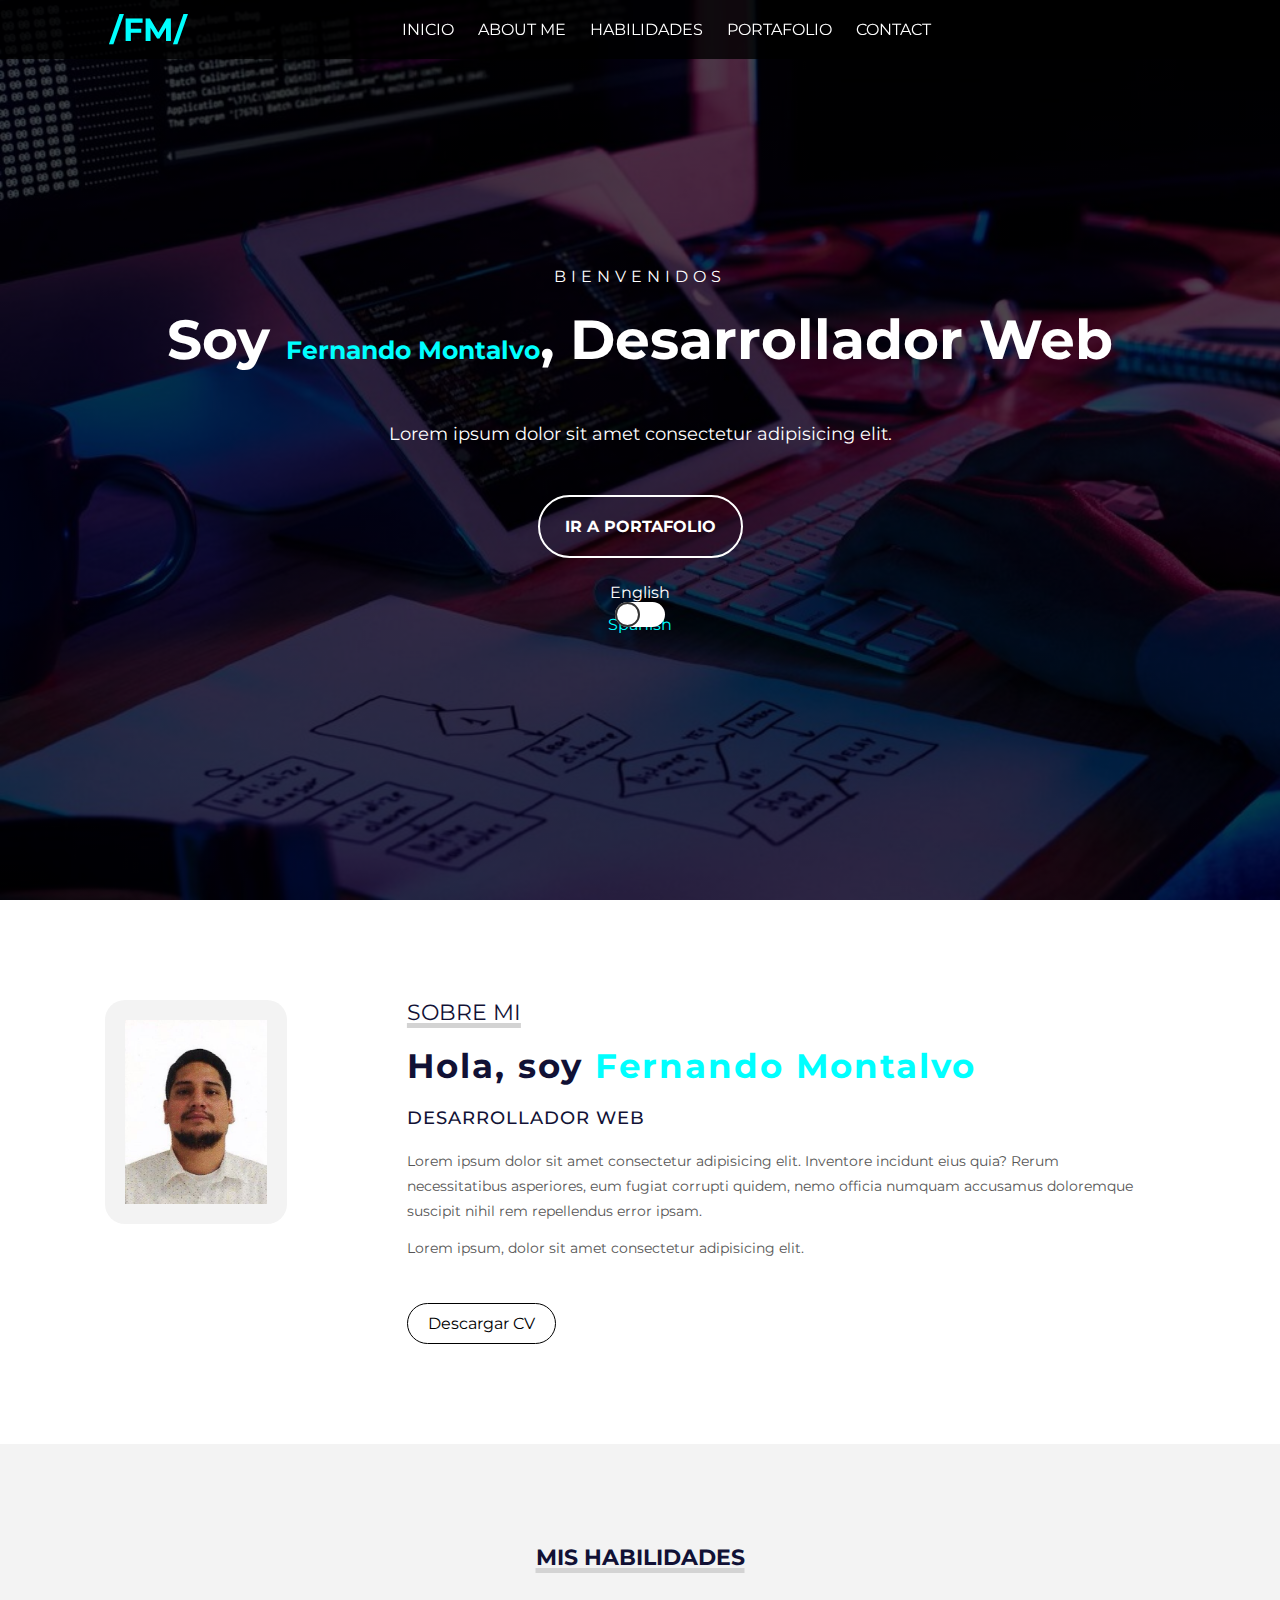
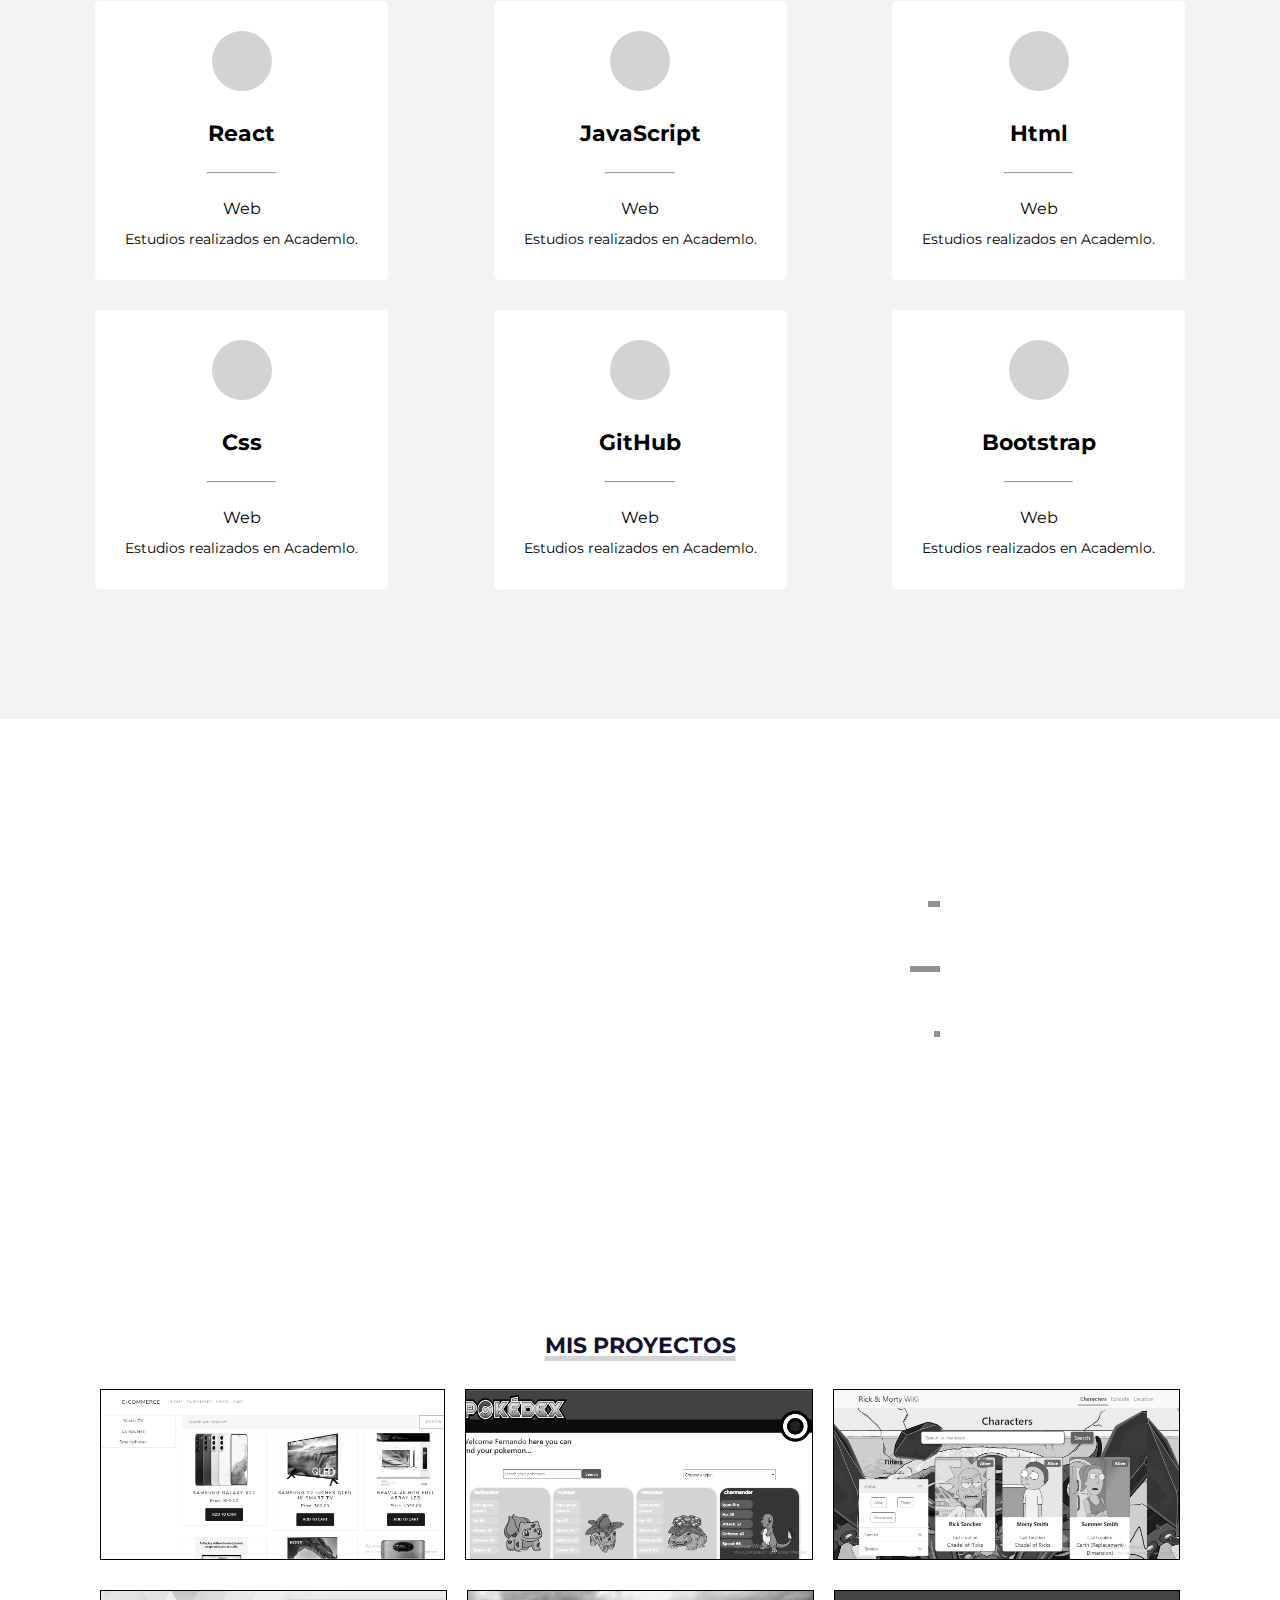
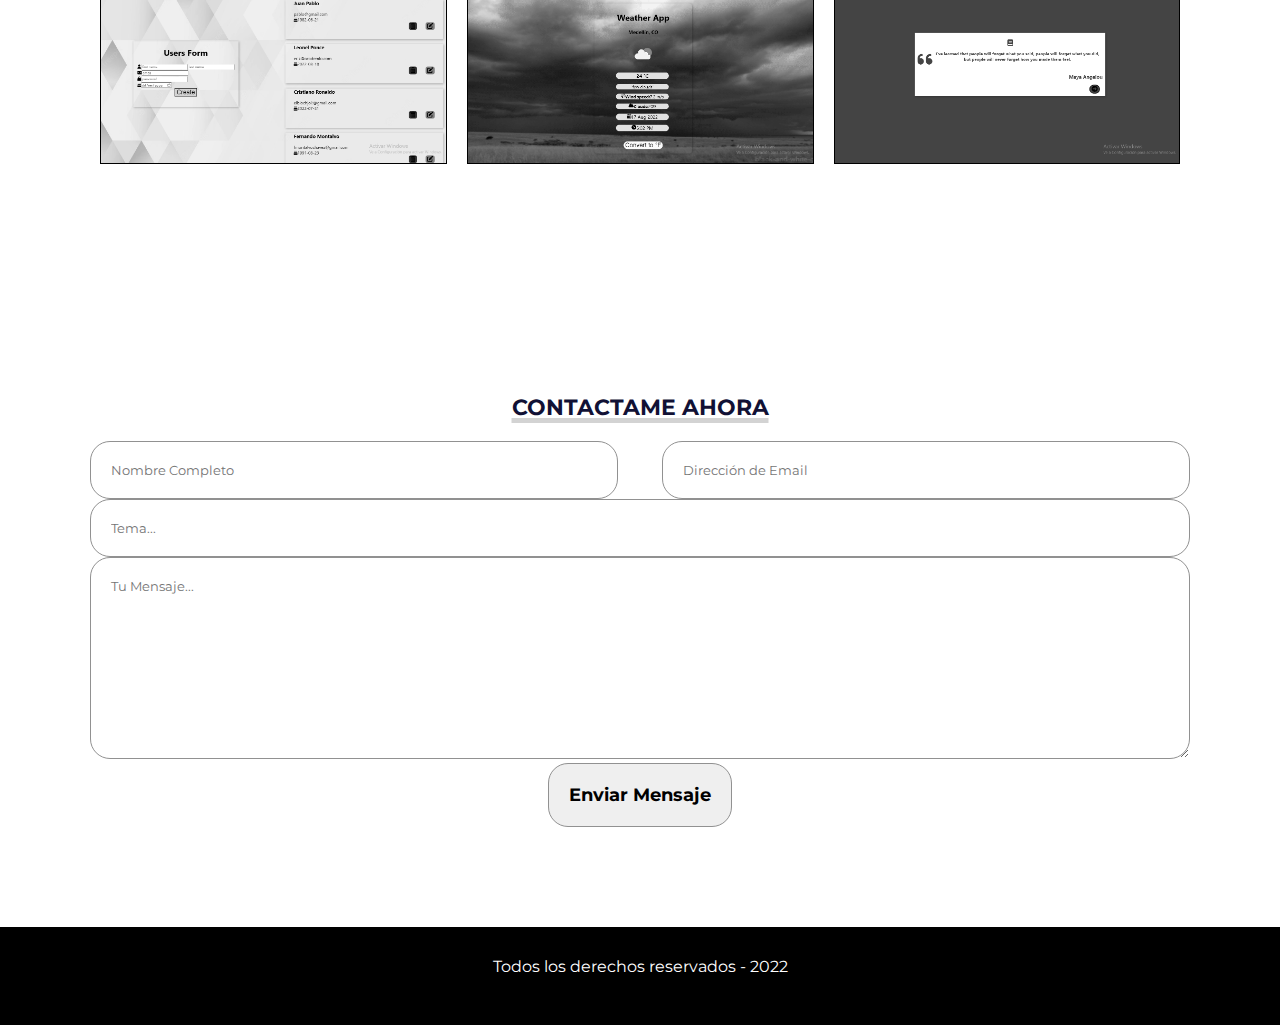
==== index.html @ 1dcae0e7 "new" ====
<!DOCTYPE html>
<html lang="en">
<head>
    <meta charset="UTF-8">
    <meta http-equiv="X-UA-Compatible" content="IE=edge">
    <meta name="viewport" content="width=device-width, initial-scale=1.0, user-scalable=no">
    <link rel="stylesheet" href="https://cdnjs.cloudflare.com/ajax/libs/font-awesome/6.1.2/css/all.min.css" integrity="sha512-1sCRPdkRXhBV2PBLUdRb4tMg1w2YPf37qatUFeS7zlBy7jJI8Lf4VHwWfZZfpXtYSLy85pkm9GaYVYMfw5BC1A==" crossorigin="anonymous" referrerpolicy="no-referrer" />
    <link rel="stylesheet" href="style.css">
    <title>FM</title>
</head>
<body>
    <!-- inicio -->
    <section id="inicio">
        <div class="container">
            <header>
                <div class="container-header">
                    <h1>/FM/</h1>
                    <nav id="nav" class="">
                        <ul id="links">
                            <li><a href="#inicio" class="selected" onclick="seleccionar(this)">INICIO</a></li>
                            <li><a href="#sobremi" onclick="seleccionar(this)">ABOUT ME</a></li>
                            <li><a href="#habilidades" oclick="seleccionar(this)">HABILIDADES</a></li>
                            <li><a href="#portafolio" onlick="seleccionar(this)">PORTAFOLIO</a></li>
                            <li><a href="#contacto" onclick="seleccionar(this)">CONTACT</a></li>
                        </ul>
                    </nav>
                    <div id="icon-nav" onclick="responsiveMenu()">
                        <i class="fa-solid fa-bars"></i>
                    </div>
                    <div class="network">
                        <a href="#"><i class="fa-brands fa-github"></i></a>
                        <a href="#"><i class="fa-brands fa-linkedin"></i></a>
                    </div>
                </div>
            </header>
            <div class="presentation">
                <p class="welcome">Bienvenidos</p>
                <h2>Soy <span>Fernando Montalvo</span>, Desarrollador Web</h2>
                <p class="description">Lorem ipsum dolor sit amet consectetur adipisicing elit.</p>
                <a href="#portafolio">Ir a Portafolio</a>
                <span class="en">English</span>
                <input type="checkbox" class="check">
                <span class="es">Spanish</span>
            </div>
        </div>
    </section>
    <!-- sobre mi -->
    <section id="sobremi">
        <div class="img-container">
            <img src="img/Fer.jpeg" alt="">
        </div>
        <div class="sobremi">
            <p  class="title-section">Sobre Mi</p>
            <h2>Hola, soy <span>Fernando Montalvo</span></h2>
            <h3>Desarrollador Web</h3>
            <p>Lorem ipsum dolor sit amet consectetur adipisicing elit. Inventore incidunt eius quia? Rerum necessitatibus asperiores, eum fugiat corrupti quidem, nemo officia numquam accusamus doloremque suscipit nihil rem repellendus error ipsam.</p>
            <p>Lorem ipsum, dolor sit amet consectetur adipisicing elit.</p>
            <a download="English-CV" href="./CV/Currículum Profesional Formas geométricas Minimalista Blanco y negro.pdf">Descargar CV</a>
        </div>
    </section>
    <!-- habilidades -->
    <section id="habilidades">
        <h3 class="section-title">MIS HABILIDADES</h3>
        <div class="fila">
            <div class="habilidad">
                <span class="icon"><i class="fa-brands fa-react"></i></span>
                <h4>React</h4>
                <hr>
                <ul class="servicios-tag">
                    <li>Web</li>
                </ul>
                <p>Estudios realizados en Academlo.</p>
            </div>
            <div class="habilidad">
                <span class="icon"><i class="fa-brands fa-square-js"></i></span>
                <h4>JavaScript</h4>
                <hr>
                <ul class="servicios-tag">
                    <li>Web</li>
                </ul>
                <p>Estudios realizados en Academlo.</p>
            </div>
            <div class="habilidad">
                <span class="icon"><i class="fa-brands fa-html5"></i></span>
                <h4>Html</h4>
                <hr>
                <ul class="servicios-tag">
                    <li>Web</li>
                </ul>
                <p>Estudios realizados en Academlo.</p>
            </div>
        </div>
        <div class="fila">
            <div class="habilidad">
                <span class="icon"><i class="fa-brands fa-css3-alt"></i></span>
                <h4>Css</h4>
                <hr>
                <ul class="servicios-tag">
                    <li>Web</li>
                </ul>
                <p>Estudios realizados en Academlo.</p>
            </div>
            <div class="habilidad">
                <span class="icon"><i class="fa-brands fa-square-github"></i></span>
                <h4>GitHub</h4>
                <hr>
                <ul class="servicios-tag">
                    <li>Web</li>
                </ul>
                <p>Estudios realizados en Academlo.</p>
            </div>
            <div class="habilidad">
                <span class="icon"><i class="fa-brands fa-bootstrap"></i></span>
                <h4>Bootstrap</h4>
                <hr>
                <ul class="servicios-tag">
                    <li>Web</li>
                </ul>
                <p>Estudios realizados en Academlo.</p>
            </div>
        </div>
    </section>
    <!-- other skills -->
    <div class="skills-container" id="skills">
            <h3>OTRAS HABILIDADES</h3>
            <div class="skills">
                <div class="info">
                    <p><span class="list"></span>Adaptabilidad</p>
                    <span class="percent">98%</span>
                </div>
                <div class="bar">
                    <div id="adapt" class="bar-progress1"></div>
                </div>
            </div>

            <div class="skills">
                <div class="info">
                    <p><span class="list"></span>Trabajo en equipo</p>
                    <span class="percent">95%</span>
                </div>
                <div class="bar">
                    <div id="adapt" class="bar-progress2"></div>
                </div>
            </div>

            <div class="skills">
                <div class="info">
                    <p><span class="list"></span>Aprendizaje</p>
                    <span class="percent">99%</span>
                </div>
                <div class="bar">
                    <div id="adapt" class="bar-progress3"></div>
                </div>
            </div>

            <div class="skills">
                <div class="info">
                    <p><span class="list"></span>Compromiso</p>
                    <span class="percent">100%</span>
                </div>
                <div class="bar">
                    <div id="adapt" class="bar-progress4"></div>
                </div>
            </div>
    </div>
    <!-- portafolio -->
    <section id="portafolio">
        <h3 class="section-title">MIS PROYECTOS</h3>
        <div class="fila">
            <div class="proyecto">
                <div class="overlay"></div>
                <img src="img/e-c.png" alt="">
                <div class="info">
                    <h4>Descripción del proyecto</h4>
                    <p>Web Desing</p>
                </div>
            </div>
            <div class="proyecto">
                <div class="overlay"></div>
                <img src="img/p.png" alt="">
                <div class="info">
                    <h4>Descripción del proyecto</h4>
                    <p>Web Desing</p>
                </div>
            </div>
            <div class="proyecto">
                <div class="overlay"></div>
                <img src="img/rm.png" alt="">
                <div class="info">
                    <h4>Descripción del proyecto</h4>
                    <p>Web Desing</p>
                </div>
            </div>
        </div>
        <div class="fila">
            <div class="proyecto">
                <div class="overlay"></div>
                <img src="img/form.png" alt="">
                <div class="info">
                    <h4>Descripción del proyecto</h4>
                    <p>Web Desing</p>
                </div>
            </div>
            <div class="proyecto">
                <div class="overlay"></div>
                <img src="img/wa.png" alt="">
                <div class="info">
                    <h4>Descripción del proyecto</h4>
                    <p>Web Desing</p>
                </div>
            </div>
            <div class="proyecto">
                <div class="overlay"></div>
                <img src="img/q.png" alt="">
                <div class="info">
                    <h4>Descripción del proyecto</h4>
                    <p>Web Desing</p>
                </div>
            </div>
        </div>
    </section>
    <!-- contacto -->
    <section id="contacto">
        <h3 class="section-title">Contactame ahora</h3>
        <div class="container-form">
            <form action="https://formsubmit.co/fmontalvochavez@gmail.com" method="POST">
                <div class="fila mitad">
                    <input type="text" placeholder="Nombre Completo" class="input-mitad" name="name">
                    <input type="text" placeholder="Dirección de Email" class="input-mitad" name="email">
                </div>
                <div class="fila">
                    <input type="text" placeholder="Tema..." class="input-full" name="subject">
                </div>
                <div class="fila">
                    <textarea name="" id="" cols="30" rows="10" placeholder="Tu Mensaje..." class="input-full" name="comments"></textarea>
                </div>
                <input type="submit" value="Enviar Mensaje" class="btn-enviar">
            </form>
        </div>
    </section>
    <!-- footer -->
    <footer>
        <p>Todos los derechos reservados - 2022</p>
        <div class="network">
            <a href="#"><i class="fa-brands fa-github"></i></a>
            <a href="#"><i class="fa-brands fa-linkedin"></i></a>
        </div>
    </footer>

    <script src="script.js"></script>
</body>
</html>
---- style.css ----
@import url('https://fonts.googleapis.com/css2?family=Montserrat:wght@200;400;600&display=swap');
*{
    margin: 0;
    padding: 0;
    box-sizing: border-box;
    font-family: "Montserrat";
}

html {
    scroll-behavior: smooth;
}

#inicio{
    background: linear-gradient(rgba(0,0,0,.7), rgba(0,0,0,.7)), url("img/Web-Development-Tools-Online-2020.jpg");
    background-size: cover;
    background-size: center center;
    height: 100vh;
}

#inicio .container header{
    background-color: rgba(0, 0, 0, .8);
    position: fixed;
    width: 100%;
    z-index: 100;
    top: 0;
}
#inicio .container header .container-header{
    max-width: 1100px;
    margin: auto;
    display: flex;
    justify-content: space-between;
    align-items: center;
    padding: 10px 20px;
}
#inicio .container header .container-header h1 {
    text-align: center;
    color: aqua;
}

#inicio .container header .container-header nav ul {
    list-style: none;
    display: flex;
    align-items: center;
}

#inicio .container header .container-header nav ul li a {
    text-decoration: none;
    color: #fff;
    margin: 0 12px;
    font-weight: 400;
    transition: .5s;
}

#inicio .container header .container-header nav ul a:hover {
    color: aqua;
}

#inicio .container header .container-header .network a {
    text-decoration: none;
    color: #fff;
    display: inline-block;
    margin-left: 10px;
    transition: .5s;
}

#inicio .container header .container-header .network a:hover {
    color: aqua;
}

#inicio .container header .container-header .seleccionado {
    color: aqua;
}

#inicio .container .presentation {
    max-width: 1100px;
    height: 100vh;
    margin: auto;
    color: #fff;
    display: flex;
    flex-direction: column;
    align-items: center;
    justify-content: center;
}

#inicio .container .presentation .welcome {
    font-size: 16px;
    margin-bottom: 20px;
    text-transform: uppercase;
    letter-spacing: 5px;
}

#inicio .container .presentation h2 {
    font-size: 55px;
    margin-bottom: 25px;
    text-align: center;
}

#inicio .container .presentation h2 span {
    font-size: 25px;
    color: aqua;
}

#inicio .container .presentation .description {
    max-width: 700px;
    margin: 25px auto;
    font-size: 18px;
    text-align: center;
}

#inicio .container .presentation a {
    text-decoration: none;
    display: inline-block;
    margin: 25px;
    padding: 20px 25px;
    border: 2px solid #fff;
    border-radius: 50px;
    color: #fff;
    font-weight: bold;
    text-transform: uppercase;
    transition: .5s;
}

#inicio .container .presentation a:hover {
    background: aqua;
}

#icon-nav {
    color: #fff;
    display: none;
}

/* S o b r e m i */

#sobremi {
    max-width: 1100px;
    margin: auto;
    padding: 100px 15px;
    color: #111135;
    display: flex;
}

#sobremi .img-container{
    max-width: 400px;
    margin-right: 80px;
}

#sobremi .img-container img {
    padding: 20px;
    width: 100%;
    border-radius: 20px;
    background-color: #f3f3f3;
}

#sobremi .sobremi {
    margin: 0 40px;
}

#sobremi .sobremi .title-section {
    font-size: 22px;
    text-transform: uppercase;
    color: #111135;
    text-decoration: underline;
    text-decoration-color: #d3d3d3;
    text-decoration-thickness: 5px;
}

#sobremi .sobremi h2{
    font-size: 34px;
    font-weight: bold;
    margin: 20px 0;
    letter-spacing: 2px;
}

#sobremi .sobremi h2 span {
    color: aqua;
}

#sobremi .sobremi h3 {
    font-size: 18px;
    font-weight: 500;
    text-transform: uppercase;
    margin-bottom: 20px;
    letter-spacing: 1px;
}

#sobremi .sobremi p {
    font-size: 14px;
    line-height: 25px;
    color: #565656;
    margin-bottom: 12px;
}

#sobremi .sobremi a {
    display: inline-block;
    text-decoration: none;
    color: #000;
    border-radius: 30px;
    border: 1px solid #000;
    padding: 10px 20px;
    margin-top: 30px;
    transition: .5s;
}

#sobremi .sobremi a:hover {
    background-color: aqua;
    color: #fff;
}

/* H a b i l i d a d e s */

#habilidades {
    padding: 100px 15px;
    text-align: center;
    background-color: #f3f3f3;
}

#habilidades .section-title {
    font-size: 22px;
    text-transform: uppercase;
    color: #111135;
    text-decoration: underline;
    text-decoration-color: #d3d3d3;
    text-decoration-thickness: 5px;
}

#habilidades .fila {
    display: flex;
    justify-content: space-between;
    max-width: 1100px;
    margin: 30px auto;
}

#habilidades .fila .habilidad {
    max-width: 350px;
    background-color: #fff;
    padding: 30px;
    margin: 0 5px;
    border-radius: 5px;
    transition: .5s;
}

#habilidades .fila .habilidad:hover {
    box-shadow: 5px 5px 10px #565656, -5px -5px 10px #8a8a8a;
}

#habilidades .fila .habilidad h4 {
    font-size: 22px;
    margin-bottom: 25px;
}

#habilidades .fila .habilidad .icon {
    display: inline-block;
    width: 60px;
    height: 60px;
    border-radius: 50%;
    background-color: #d3d3d3;
    padding: 20px;
    margin-bottom: 25px;
}

#habilidades .fila .habilidad hr {
    width: 30%;
    margin: auto;
    color: #000;
    margin-bottom: 25px;
}

#habilidades .fila .habilidad ul {
    list-style: none;
    display: flex;
    justify-content: center;
    margin-bottom: 10px;
}

#habilidades .fila .habilidad p {
    font-size: 14px;
    line-height: 22px;
}

/* O t r a s h a b i l i d a d e s */

.skills-container {
    background: linear-gradient(#eb5a5acc, rgba(33, 16, 16, .8)), url("img/52829.jpg");
    background-attachment: fixed;
    background-repeat: no-repeat;
    background-size: cover;
    background-position: center center;
    padding: 100px 0;
    text-align: center;
    color: #fff;
}

.skills-container .skills {
    max-width: 600px;
    margin: 30px auto;
}

.skills-container .skills .info {
    display: flex;
    justify-content: space-between;
}

.skills-container .skills .list {
    display: inline-block;
    margin-right: 20px;
    height: 10px;
    width: 10px;
    background-color: #fff;
}

.skills-container .skills .bar {
    background-color: #919191;
    width: 100%;
    height: 6px;
    margin: 10px 0;
}

.skills-container .skills .bar .bar-progress1 {
    background-color: #fff;
    width: 98%;
    height: 6px;
    animation: progress1 2s forwards;
}

.skills-container .skills .bar .bar-progress2 {
    background-color: #fff;
    width: 95%;
    height: 6px;
    animation: progress2 2s forwards;
}

.skills-container .skills .bar .bar-progress3 {
    background-color: #fff;
    width: 99%;
    height: 6px;
    animation: progress3 2s forwards;
}

.skills-container .skills .bar .bar-progress4 {
    background-color: #fff;
    width: 100%;
    height: 6px;
    animation: progress4 2s forwards;
}

@keyframes progress1{
    0%{
        width: 0;
    }
    100% {
        width: 98%;
    }
}

@keyframes progress2{
    0%{
        width: 0;
    }
    100% {
        width: 95%;
    }
}

@keyframes progress3{
    0%{
        width: 0;
    }
    100% {
        width: 99%;
    }
}

@keyframes progress4{
    0%{
        width: 0;
    }
    100% {
        width: 100%;
    }
}

/* p o r t a f o l i o */

#portafolio {
    max-width: 1100px;
    padding: 100px 0;
    margin: auto;
}

#portafolio .section-title {
    text-align: center;
    font-size: 22px;
    text-transform: uppercase;
    color: #111135;
    text-decoration: underline;
    text-decoration-color: #d3d3d3;
    text-decoration-thickness: 5px;
}

#portafolio .fila {
    display: flex;
    justify-content: space-between;
    margin: 30px 0;
}

#portafolio .fila .proyecto {
    max-width: 450px;
    border: 1px solid #000;
    margin: 0 10px;
    position: relative;
    overflow: hidden;
}

#portafolio .fila .proyecto img {
    width: 100%;
    height: 100%;
    filter: grayscale(1);
    object-fit: cover;
    transition: .5s;
}

#portafolio .fila .proyecto:hover img {
    filter: grayscale(0);
}

#portafolio .fila .proyecto .info {
    position: absolute;
    left: 0;
    background-color: rgba(0, 0, 0, .8);
    color: aqua;
    width: 100%;
    padding: 10px;
    opacity: 0;
    bottom: -40px;
    transition: .5s;
}

#portafolio .fila .proyecto:hover .info {
    opacity: 1;
    bottom: 0;
}

/* c o n t a c t o */

#contacto {
    padding: 100px 15px;
}

#contacto .section-title {
    margin-bottom: 20px;
    text-align: center;
    font-size: 22px;
    text-transform: uppercase;
    color: #111135;
    text-decoration: underline;
    text-decoration-color: #d3d3d3;
    text-decoration-thickness: 5px;
}

#contacto .container-form {
    max-width: 1100px;
    margin: auto;
}

#contacto .container-form .mitad {
    display: flex;
    justify-content: space-between;
}

#contacto .container-form input,
#contacto .container-form textarea {
    padding: 20px;
    border-radius: 20px;
    border: none;
    border: 1px solid #919191;
}

#contacto .container-form .mitad input {
    width: 48%;
}

#contacto .container-form .input-full {
    width: 100%;
}

#contacto .btn-enviar {
    display: block;
    margin: auto;
    cursor: pointer;
    transition: .5s;
    padding: 10px 15px;
    font-size: 18px;
    font-weight: bold;
}

#contacto .btn-enviar:hover {
    background-color: aqua;
    color: #fff;
}

footer {
    background-color: #000;
    color: #fff;
    text-align: center;
    padding: 30px 0;
}

footer a {
    text-decoration: none;
    color: #fff;
    display: inline-block;
    margin: 5px;
    font-size: 26px;
}

/* i d i o m a */

.en {
    color: #fff;
}

.es {
    color: aqua;
}

.check {
    position: relative;
    width: 50px;
}

.check:before {
    content: '';
    position: absolute;
    width: 50px;
    height: 25px;
    background: #fff;
    border-radius: 25px;
}

.check:after {
    content: '';
    position: absolute;
    width: 25px;
    height: 25px;
    background: #fff;
    border-radius: 25px;
    transition: 0.25s;
    border: 2px solid #333;
    box-sizing: border-box;
}

.check:checked:after {
    left: 25px;
    border: 2px solid aqua;
}

.check:checked::before {
    background: aqua;
}

/* r e s p o n s i v e */

@media screen and (max-width:800px){
    .network {
        display: none;
    }
    nav {
        display: none;
    }
    nav.responsive {
        display: block;
        background-color: rgba(0, 0, 0, .8);
        width: 100%;
        position: absolute;
        top: 48px;
        left: 0;
        padding: 10px 0;
    }
    nav.responsive ul {
        display: block !important;
        text-align: center;
    }
    nav.responsive ul li {
        margin: 5px 0;
    }
    #icon-nav {
        display: block;
    }
    #inicio .container .presentation h2 {
        font-size: 40px;
    }
    #sobremi {
        padding: 50px 0;
        display: block;
    }
    #sobremi .img-container{
        max-width: 200px;
        margin: auto;
    }
    #sobremi .img-container img {
        padding: 8px;
    }
    #sobremi .sobremi .title-section {
        text-align: center;
    }
    #sobremi .sobremi h2 {
        font-size: 25px;
        text-align: center;
    }
    #habilidades {
        padding: 50px 15px;
    }
    #habilidades .fila {
        display: block;
    }
    #habilidades .fila .habilidad {
        margin: 10px auto;
    }
    #skills-container {
        padding: 50px 20px;
    }
    #portafolio {
        padding: 50px 0;
    }
    #portafolio .fila {
        display: block;
    }
    #portafolio .fila .proyecto {
        margin: 10px auto;
    }
    #contacto {
        padding: 50px 15px;
    }
    #contacto .container-form .mitad {
        margin-bottom: 15px;
        display: block;
    }
    #contacto .container-form .mitad input {
        width: 100%;
        margin-bottom: 15px;
    }
}
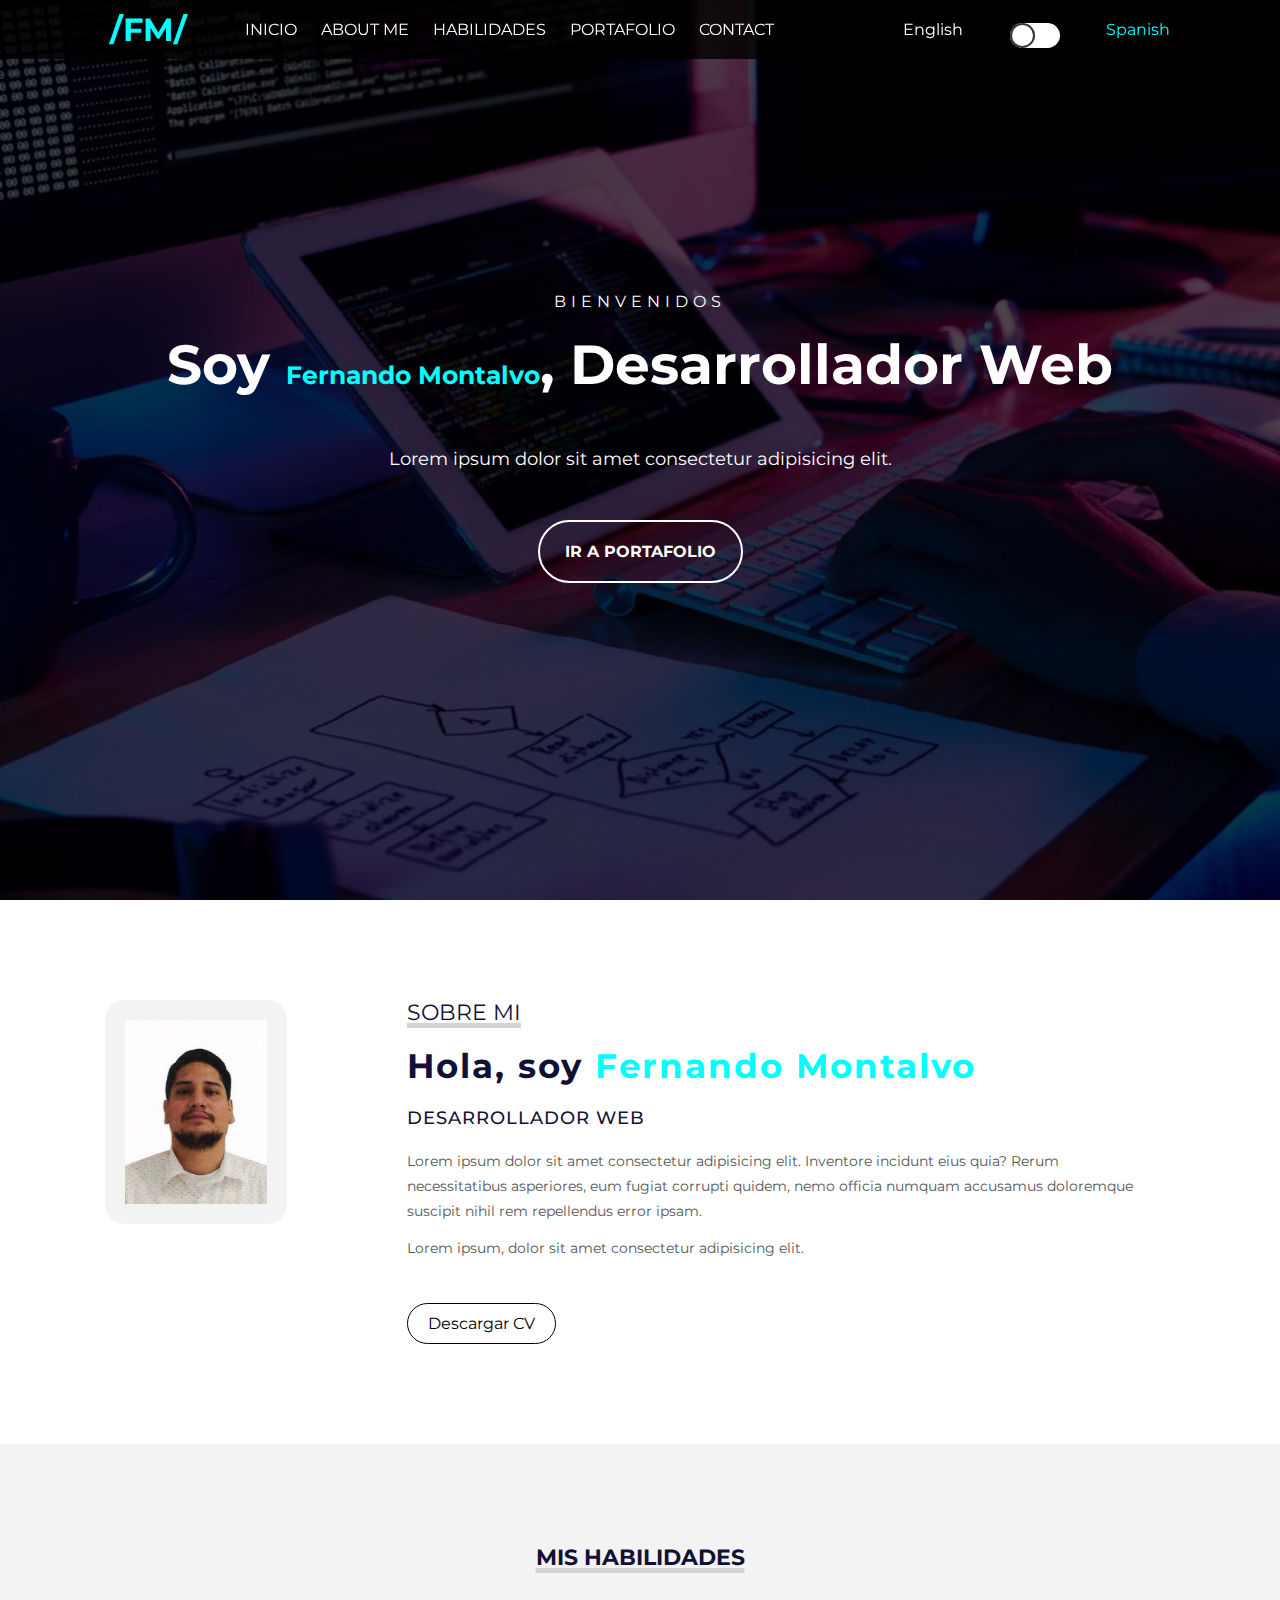
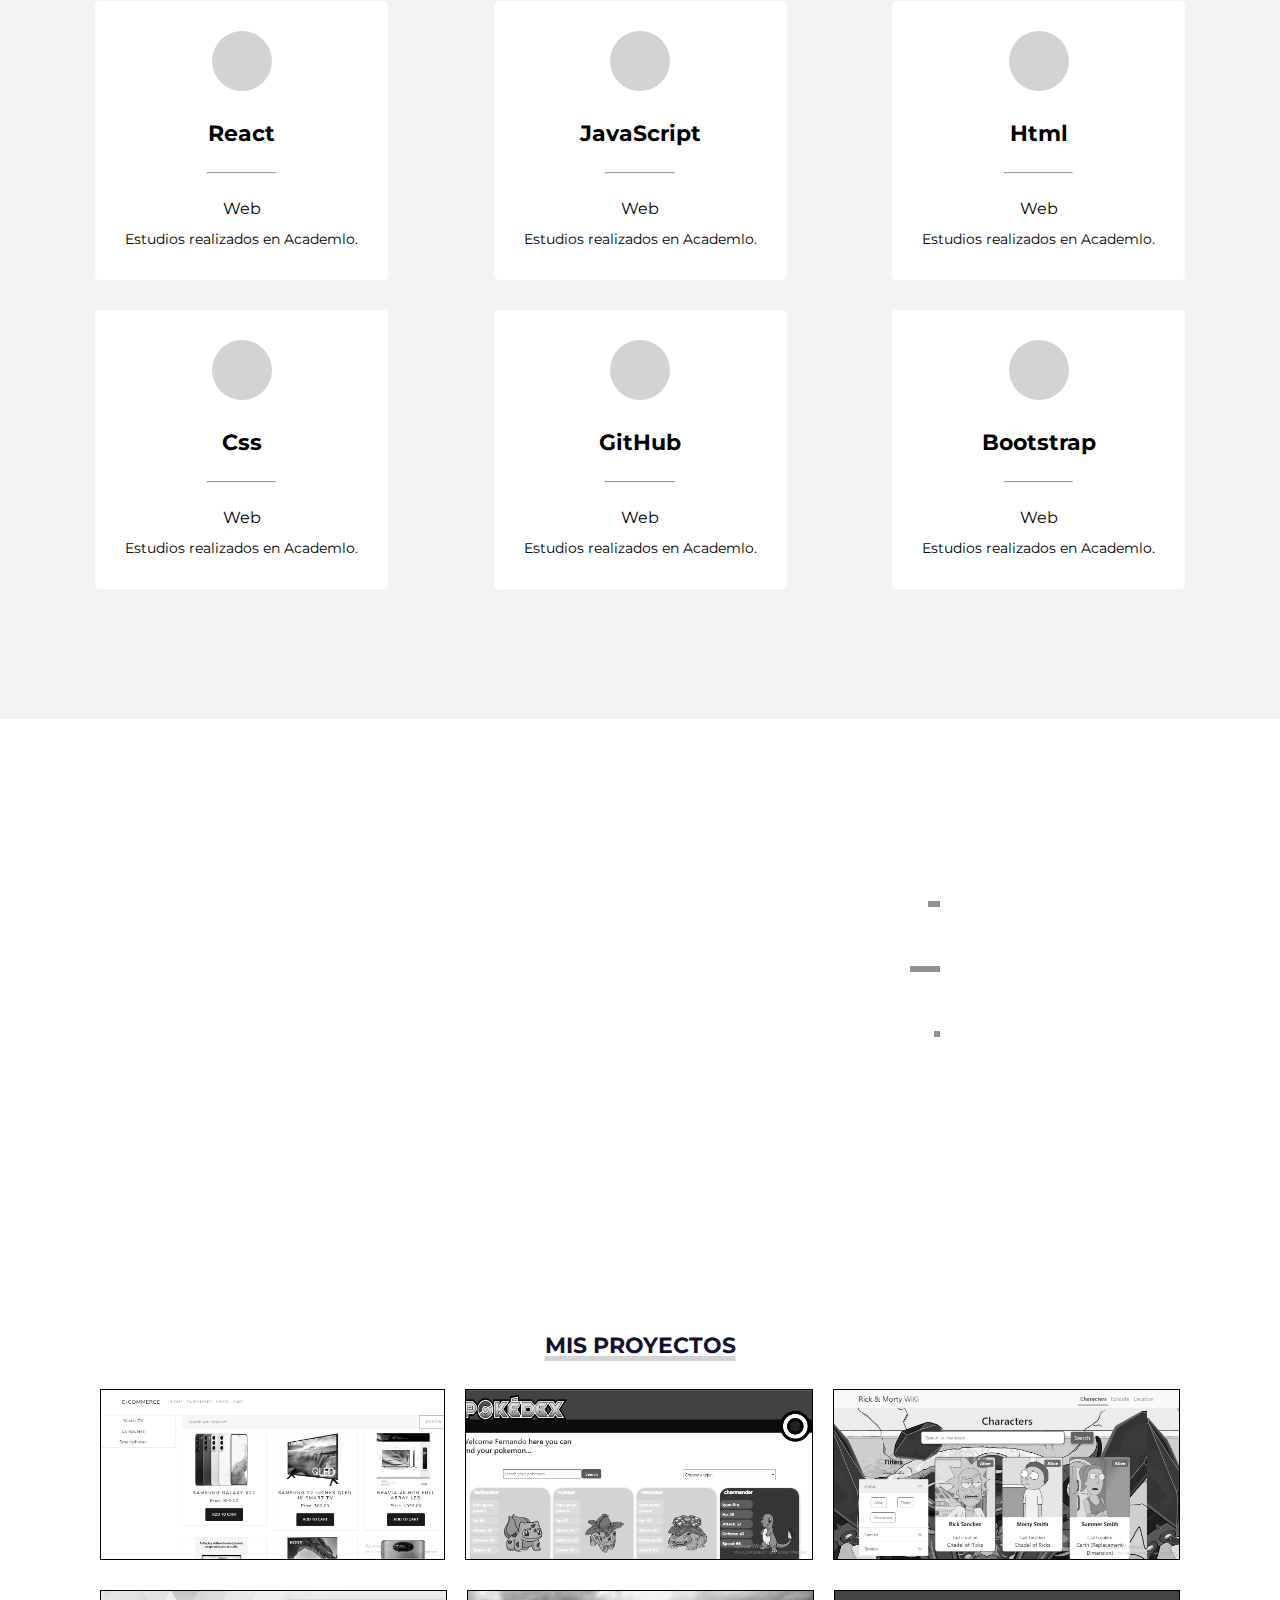
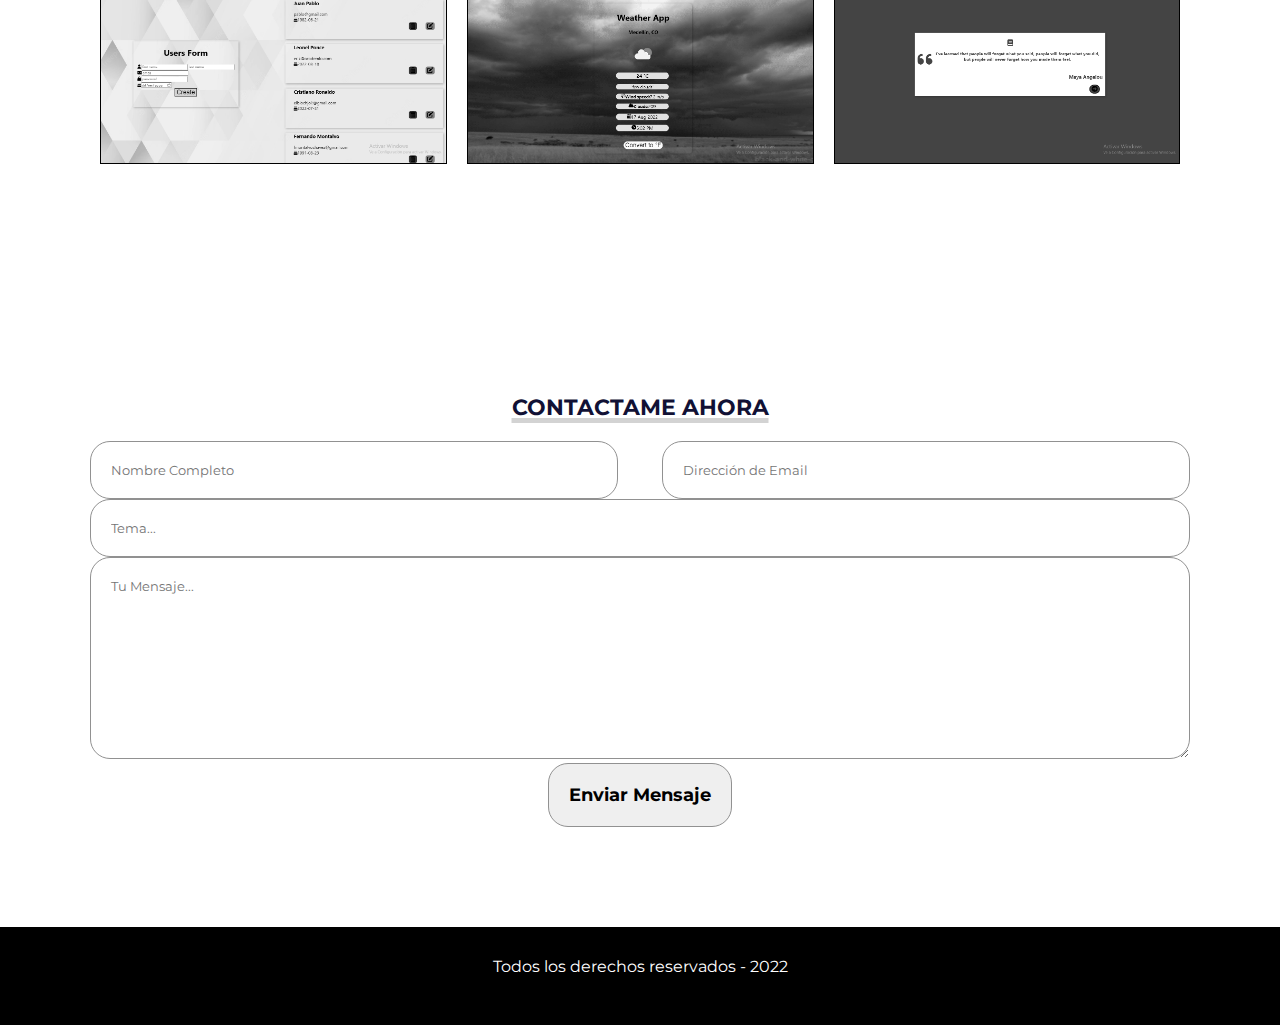
==== commit 9594deff: "n" ====
--- a/index.html
+++ b/index.html
@@ -31,6 +31,9 @@
                         <a href="#"><i class="fa-brands fa-github"></i></a>
                         <a href="#"><i class="fa-brands fa-linkedin"></i></a>
                     </div>
+                    <span class="en">English</span>
+                    <input type="checkbox" class="check">
+                    <span class="es">Spanish</span>
                 </div>
             </header>
             <div class="presentation">
@@ -38,9 +41,6 @@
                 <h2>Soy <span>Fernando Montalvo</span>, Desarrollador Web</h2>
                 <p class="description">Lorem ipsum dolor sit amet consectetur adipisicing elit.</p>
                 <a href="#portafolio">Ir a Portafolio</a>
-                <span class="en">English</span>
-                <input type="checkbox" class="check">
-                <span class="es">Spanish</span>
             </div>
         </div>
     </section>
@@ -232,9 +232,12 @@
                     <input type="text" placeholder="Tema..." class="input-full" name="subject">
                 </div>
                 <div class="fila">
-                    <textarea name="" id="" cols="30" rows="10" placeholder="Tu Mensaje..." class="input-full" name="comments"></textarea>
+                    <textarea name="comments" id="" cols="30" rows="10" placeholder="Tu Mensaje..." class="input-full"></textarea>
                 </div>
                 <input type="submit" value="Enviar Mensaje" class="btn-enviar">
+
+                <input type="hidden" name="_next" value="https://fernando-montalvo-site.netlify.app/">
+                <input type="hidden" name="_captcha" value="false">
             </form>
         </div>
     </section>
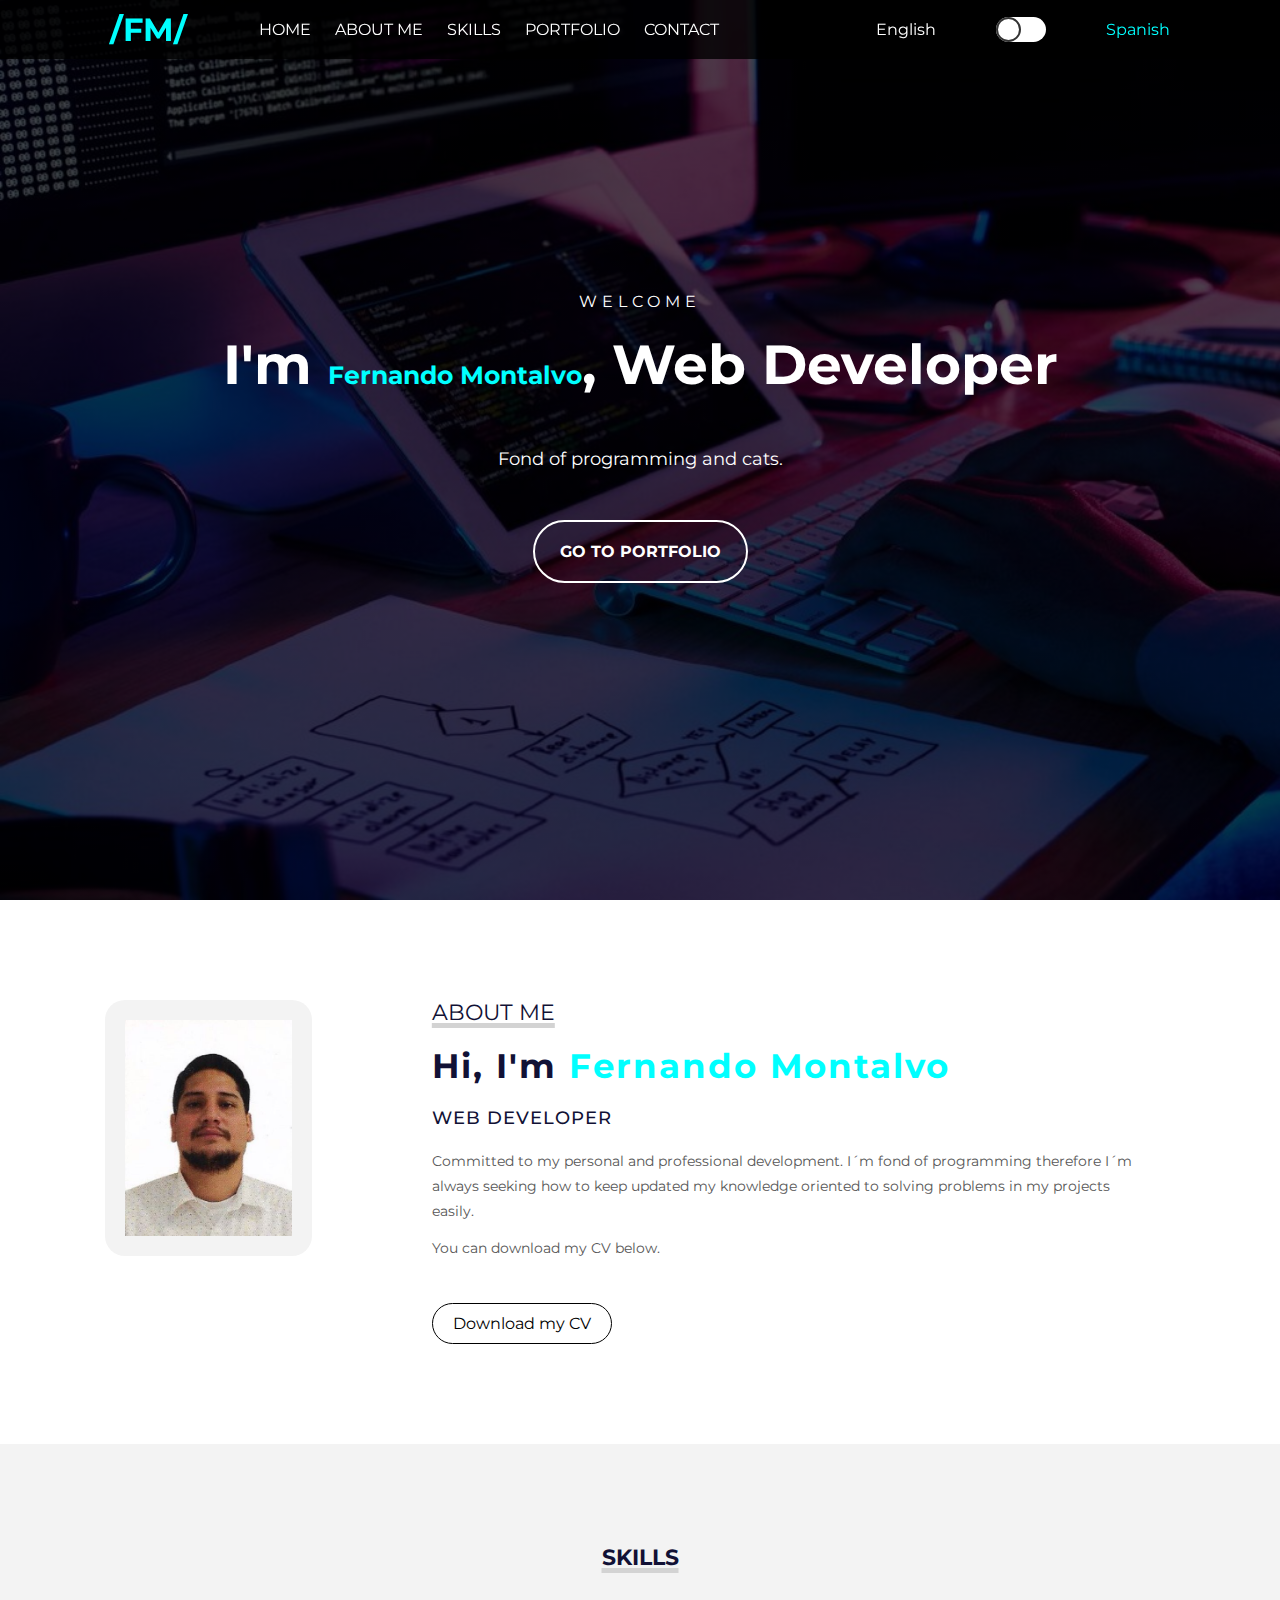
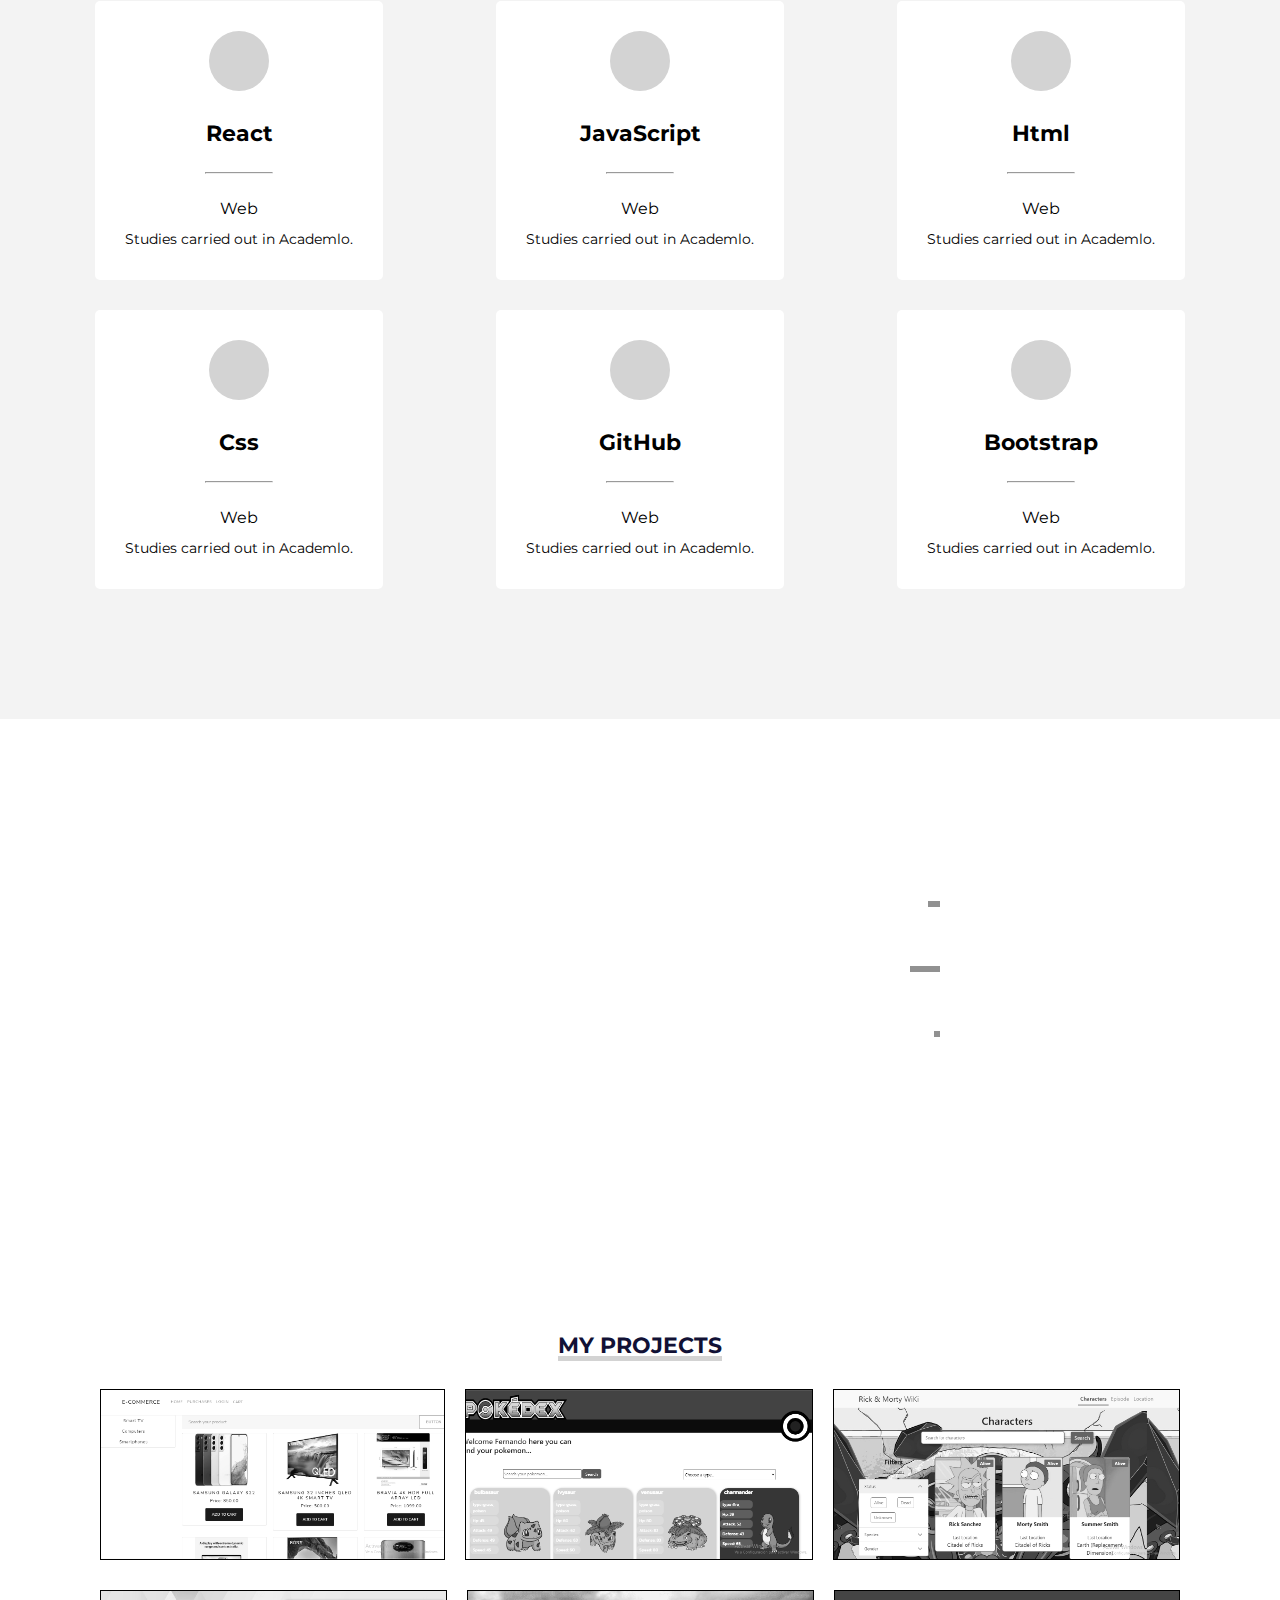
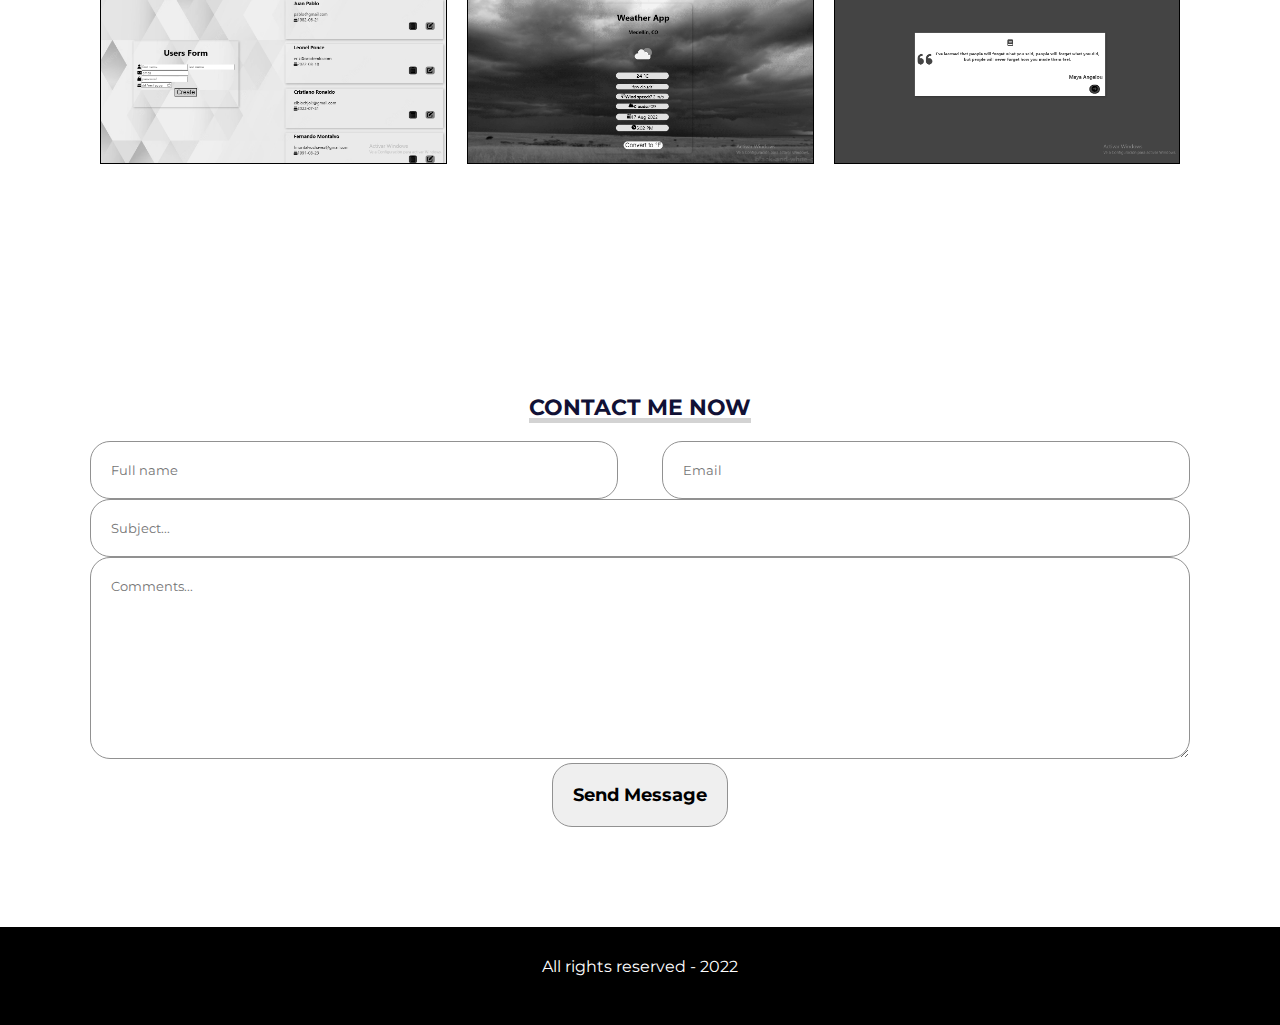
==== commit c11e3c04: "new" ====
--- a/index.html
+++ b/index.html
@@ -17,10 +17,10 @@
                     <h1>/FM/</h1>
                     <nav id="nav" class="">
                         <ul id="links">
-                            <li><a href="#inicio" class="selected" onclick="seleccionar(this)">INICIO</a></li>
+                            <li><a href="#inicio" class="selected" onclick="seleccionar(this)">HOME</a></li>
                             <li><a href="#sobremi" onclick="seleccionar(this)">ABOUT ME</a></li>
-                            <li><a href="#habilidades" oclick="seleccionar(this)">HABILIDADES</a></li>
-                            <li><a href="#portafolio" onlick="seleccionar(this)">PORTAFOLIO</a></li>
+                            <li><a href="#habilidades" oclick="seleccionar(this)">SKILLS</a></li>
+                            <li><a href="#portafolio" onlick="seleccionar(this)">PORTFOLIO</a></li>
                             <li><a href="#contacto" onclick="seleccionar(this)">CONTACT</a></li>
                         </ul>
                     </nav>
@@ -28,8 +28,8 @@
                         <i class="fa-solid fa-bars"></i>
                     </div>
                     <div class="network">
-                        <a href="#"><i class="fa-brands fa-github"></i></a>
-                        <a href="#"><i class="fa-brands fa-linkedin"></i></a>
+                        <a href="https://github.com/FernandoMontalvoCh"><i class="fa-brands fa-github"></i></a>
+                        <a href="https://www.linkedin.com/in/fernando-montalvo-883885226/"><i class="fa-brands fa-linkedin"></i></a>
                     </div>
                     <span class="en">English</span>
                     <input type="checkbox" class="check">
@@ -37,10 +37,10 @@
                 </div>
             </header>
             <div class="presentation">
-                <p class="welcome">Bienvenidos</p>
-                <h2>Soy <span>Fernando Montalvo</span>, Desarrollador Web</h2>
-                <p class="description">Lorem ipsum dolor sit amet consectetur adipisicing elit.</p>
-                <a href="#portafolio">Ir a Portafolio</a>
+                <p class="welcome">Welcome</p>
+                <h2>I'm <span>Fernando Montalvo</span>, Web Developer</h2>
+                <p class="description">Fond of programming and cats.</p>
+                <a href="#portafolio">Go to Portfolio</a>
             </div>
         </div>
     </section>
@@ -50,17 +50,25 @@
             <img src="img/Fer.jpeg" alt="">
         </div>
         <div class="sobremi">
-            <p  class="title-section">Sobre Mi</p>
-            <h2>Hola, soy <span>Fernando Montalvo</span></h2>
-            <h3>Desarrollador Web</h3>
-            <p>Lorem ipsum dolor sit amet consectetur adipisicing elit. Inventore incidunt eius quia? Rerum necessitatibus asperiores, eum fugiat corrupti quidem, nemo officia numquam accusamus doloremque suscipit nihil rem repellendus error ipsam.</p>
-            <p>Lorem ipsum, dolor sit amet consectetur adipisicing elit.</p>
-            <a download="English-CV" href="./CV/Currículum Profesional Formas geométricas Minimalista Blanco y negro.pdf">Descargar CV</a>
+            <p  class="title-section">About Me</p>
+            <h2>Hi, I'm <span>Fernando Montalvo</span></h2>
+            <h3>Web Developer</h3>
+            <p>Committed to my personal
+                and professional
+                development. I´m fond of
+                programming therefore I´m
+                always seeking how to keep
+                updated my knowledge
+                oriented to solving problems
+                in my projects easily.
+                </p>
+            <p>You can download my CV below.</p>
+            <a download="English-CV" href="./CV/Currículum Profesional Formas geométricas Minimalista Blanco y negro.pdf">Download my CV</a>
         </div>
     </section>
     <!-- habilidades -->
     <section id="habilidades">
-        <h3 class="section-title">MIS HABILIDADES</h3>
+        <h3 class="section-title">SKILLS</h3>
         <div class="fila">
             <div class="habilidad">
                 <span class="icon"><i class="fa-brands fa-react"></i></span>
@@ -69,7 +77,7 @@
                 <ul class="servicios-tag">
                     <li>Web</li>
                 </ul>
-                <p>Estudios realizados en Academlo.</p>
+                <p>Studies carried out in Academlo.</p>
             </div>
             <div class="habilidad">
                 <span class="icon"><i class="fa-brands fa-square-js"></i></span>
@@ -78,7 +86,7 @@
                 <ul class="servicios-tag">
                     <li>Web</li>
                 </ul>
-                <p>Estudios realizados en Academlo.</p>
+                <p>Studies carried out in Academlo.</p>
             </div>
             <div class="habilidad">
                 <span class="icon"><i class="fa-brands fa-html5"></i></span>
@@ -87,7 +95,7 @@
                 <ul class="servicios-tag">
                     <li>Web</li>
                 </ul>
-                <p>Estudios realizados en Academlo.</p>
+                <p>Studies carried out in Academlo.</p>
             </div>
         </div>
         <div class="fila">
@@ -98,7 +106,7 @@
                 <ul class="servicios-tag">
                     <li>Web</li>
                 </ul>
-                <p>Estudios realizados en Academlo.</p>
+                <p>Studies carried out in Academlo.</p>
             </div>
             <div class="habilidad">
                 <span class="icon"><i class="fa-brands fa-square-github"></i></span>
@@ -107,7 +115,7 @@
                 <ul class="servicios-tag">
                     <li>Web</li>
                 </ul>
-                <p>Estudios realizados en Academlo.</p>
+                <p>Studies carried out in Academlo.</p>
             </div>
             <div class="habilidad">
                 <span class="icon"><i class="fa-brands fa-bootstrap"></i></span>
@@ -116,16 +124,16 @@
                 <ul class="servicios-tag">
                     <li>Web</li>
                 </ul>
-                <p>Estudios realizados en Academlo.</p>
+                <p>Studies carried out in Academlo.</p>
             </div>
         </div>
     </section>
     <!-- other skills -->
     <div class="skills-container" id="skills">
-            <h3>OTRAS HABILIDADES</h3>
-            <div class="skills">
-                <div class="info">
-                    <p><span class="list"></span>Adaptabilidad</p>
+            <h3>OTHERS SKILLS</h3>
+            <div class="skills">
+                <div class="info">
+                    <p><span class="list"></span>Adaptability</p>
                     <span class="percent">98%</span>
                 </div>
                 <div class="bar">
@@ -135,7 +143,7 @@
 
             <div class="skills">
                 <div class="info">
-                    <p><span class="list"></span>Trabajo en equipo</p>
+                    <p><span class="list"></span>Teamwork</p>
                     <span class="percent">95%</span>
                 </div>
                 <div class="bar">
@@ -145,7 +153,7 @@
 
             <div class="skills">
                 <div class="info">
-                    <p><span class="list"></span>Aprendizaje</p>
+                    <p><span class="list"></span>Apprenticeship</p>
                     <span class="percent">99%</span>
                 </div>
                 <div class="bar">
@@ -155,7 +163,7 @@
 
             <div class="skills">
                 <div class="info">
-                    <p><span class="list"></span>Compromiso</p>
+                    <p><span class="list"></span>Commitment</p>
                     <span class="percent">100%</span>
                 </div>
                 <div class="bar">
@@ -165,30 +173,30 @@
     </div>
     <!-- portafolio -->
     <section id="portafolio">
-        <h3 class="section-title">MIS PROYECTOS</h3>
+        <h3 class="section-title">MY PROJECTS</h3>
         <div class="fila">
             <div class="proyecto">
                 <div class="overlay"></div>
                 <img src="img/e-c.png" alt="">
                 <div class="info">
-                    <h4>Descripción del proyecto</h4>
-                    <p>Web Desing</p>
+                    <h4>E-commerce</h4>
+                    <p><i class="fa-brands fa-react"></i> <i class="fa-brands fa-html5"></i> <i class="fa-brands fa-css3-alt"></i></p>
                 </div>
             </div>
             <div class="proyecto">
                 <div class="overlay"></div>
                 <img src="img/p.png" alt="">
                 <div class="info">
-                    <h4>Descripción del proyecto</h4>
-                    <p>Web Desing</p>
+                    <h4>Pokemon Api</h4>
+                    <p><i class="fa-brands fa-react"></i> <i class="fa-brands fa-html5"></i> <i class="fa-brands fa-css3-alt"></i></p>
                 </div>
             </div>
             <div class="proyecto">
                 <div class="overlay"></div>
                 <img src="img/rm.png" alt="">
                 <div class="info">
-                    <h4>Descripción del proyecto</h4>
-                    <p>Web Desing</p>
+                    <h4>Rick and Morty Api</h4>
+                    <p><i class="fa-brands fa-react"></i> <i class="fa-brands fa-html5"></i> <i class="fa-brands fa-css3-alt"></i></p>
                 </div>
             </div>
         </div>
@@ -197,44 +205,44 @@
                 <div class="overlay"></div>
                 <img src="img/form.png" alt="">
                 <div class="info">
-                    <h4>Descripción del proyecto</h4>
-                    <p>Web Desing</p>
+                    <h4>CRUD Form</h4>
+                    <p><i class="fa-brands fa-react"></i> <i class="fa-brands fa-html5"></i> <i class="fa-brands fa-css3-alt"></i></p>
                 </div>
             </div>
             <div class="proyecto">
                 <div class="overlay"></div>
                 <img src="img/wa.png" alt="">
                 <div class="info">
-                    <h4>Descripción del proyecto</h4>
-                    <p>Web Desing</p>
+                    <h4>Weather Api</h4>
+                    <p><i class="fa-brands fa-react"></i> <i class="fa-brands fa-html5"></i> <i class="fa-brands fa-css3-alt"></i></p>
                 </div>
             </div>
             <div class="proyecto">
                 <div class="overlay"></div>
                 <img src="img/q.png" alt="">
                 <div class="info">
-                    <h4>Descripción del proyecto</h4>
-                    <p>Web Desing</p>
+                    <h4>Quotes</h4>
+                    <p><i class="fa-brands fa-react"></i> <i class="fa-brands fa-html5"></i> <i class="fa-brands fa-css3-alt"></i></p>
                 </div>
             </div>
         </div>
     </section>
     <!-- contacto -->
     <section id="contacto">
-        <h3 class="section-title">Contactame ahora</h3>
+        <h3 class="section-title">Contact Me Now</h3>
         <div class="container-form">
             <form action="https://formsubmit.co/fmontalvochavez@gmail.com" method="POST">
                 <div class="fila mitad">
-                    <input type="text" placeholder="Nombre Completo" class="input-mitad" name="name">
-                    <input type="text" placeholder="Dirección de Email" class="input-mitad" name="email">
+                    <input type="text" placeholder="Full name" class="input-mitad" name="name">
+                    <input type="text" placeholder="Email" class="input-mitad" name="email">
                 </div>
                 <div class="fila">
-                    <input type="text" placeholder="Tema..." class="input-full" name="subject">
+                    <input type="text" placeholder="Subject..." class="input-full" name="subject">
                 </div>
                 <div class="fila">
-                    <textarea name="comments" id="" cols="30" rows="10" placeholder="Tu Mensaje..." class="input-full"></textarea>
-                </div>
-                <input type="submit" value="Enviar Mensaje" class="btn-enviar">
+                    <textarea name="comments" id="" cols="30" rows="10" placeholder="Comments..." class="input-full"></textarea>
+                </div>
+                <input type="submit" value="Send Message" class="btn-enviar">
 
                 <input type="hidden" name="_next" value="https://fernando-montalvo-site.netlify.app/">
                 <input type="hidden" name="_captcha" value="false">
@@ -243,10 +251,10 @@
     </section>
     <!-- footer -->
     <footer>
-        <p>Todos los derechos reservados - 2022</p>
+        <p>All rights reserved - 2022</p>
         <div class="network">
-            <a href="#"><i class="fa-brands fa-github"></i></a>
-            <a href="#"><i class="fa-brands fa-linkedin"></i></a>
+            <a href="https://github.com/FernandoMontalvoCh"><i class="fa-brands fa-github"></i></a>
+            <a href="https://www.linkedin.com/in/fernando-montalvo-883885226/"><i class="fa-brands fa-linkedin"></i></a>
         </div>
     </footer>
 
--- a/style.css
+++ b/style.css
@@ -526,6 +526,8 @@
 .check {
     position: relative;
     width: 50px;
+    cursor: pointer;
+    margin-bottom: 0.7rem;
 }
 
 .check:before {
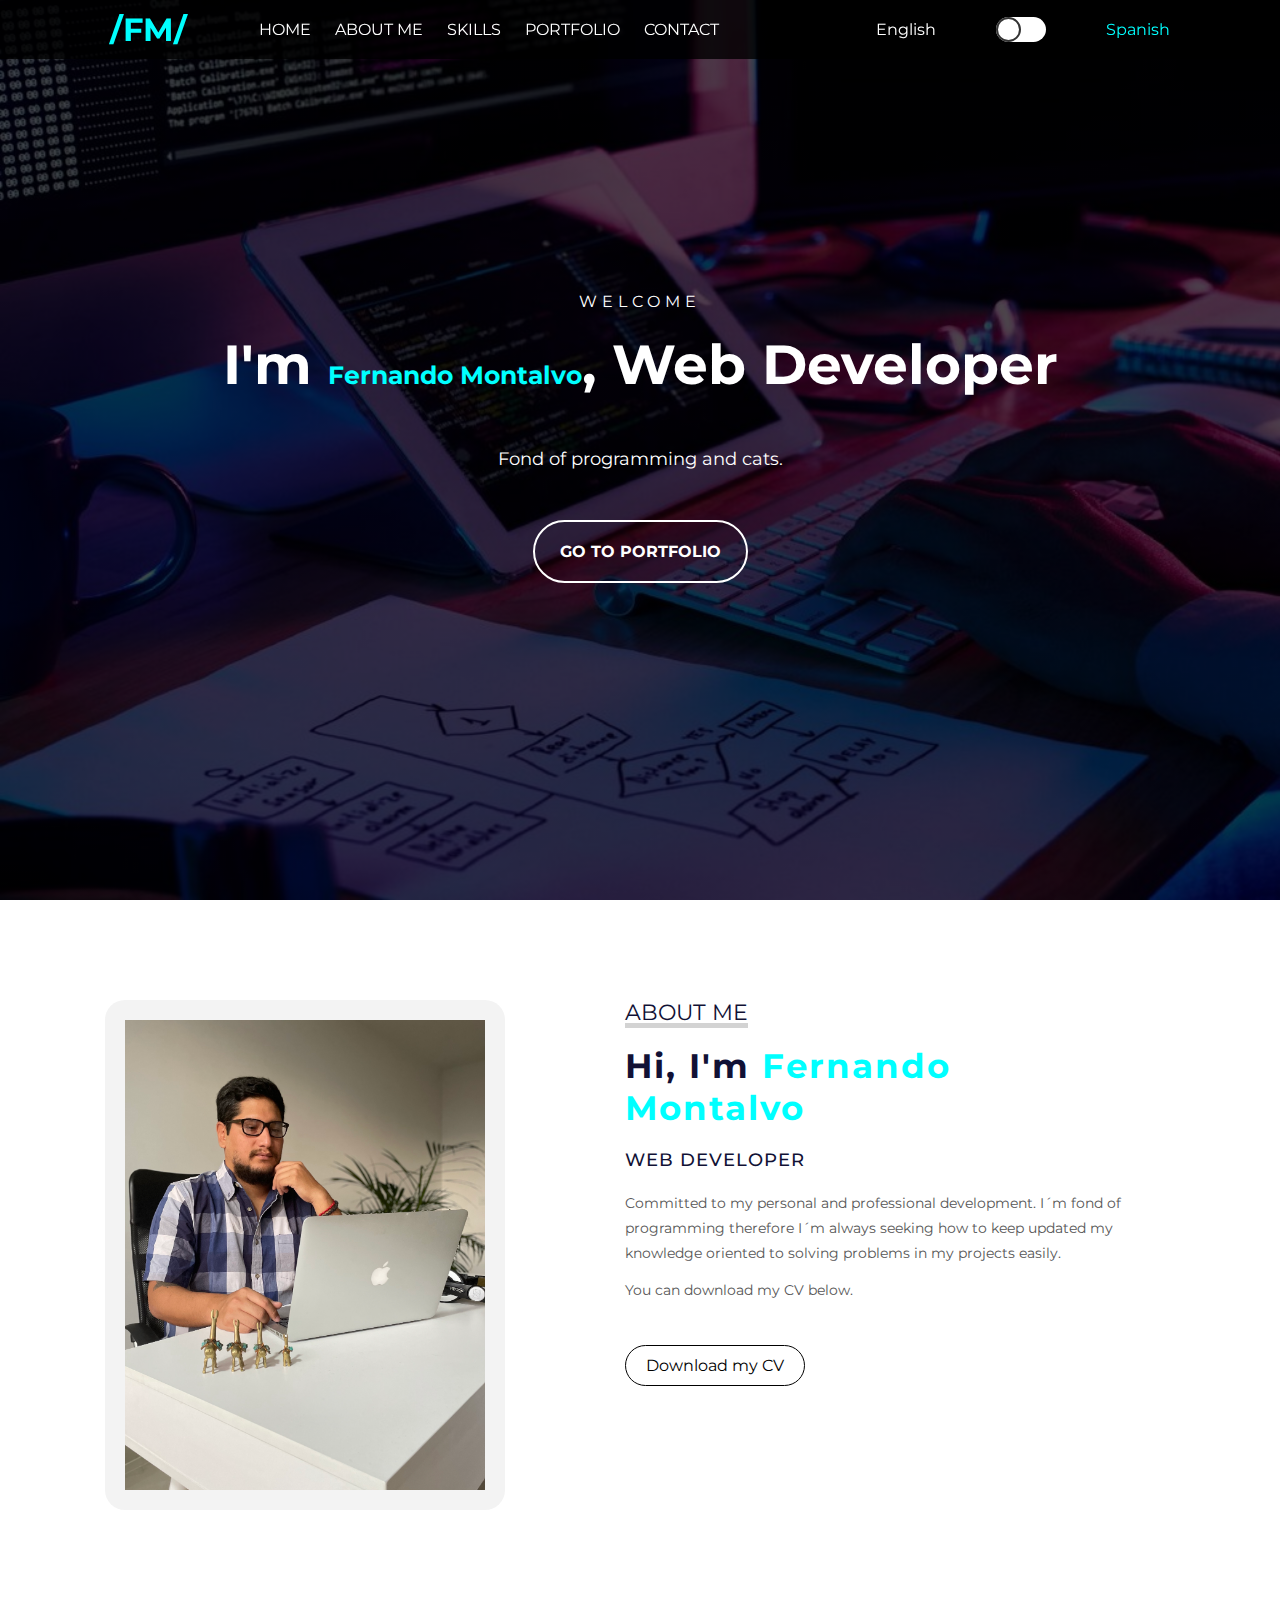
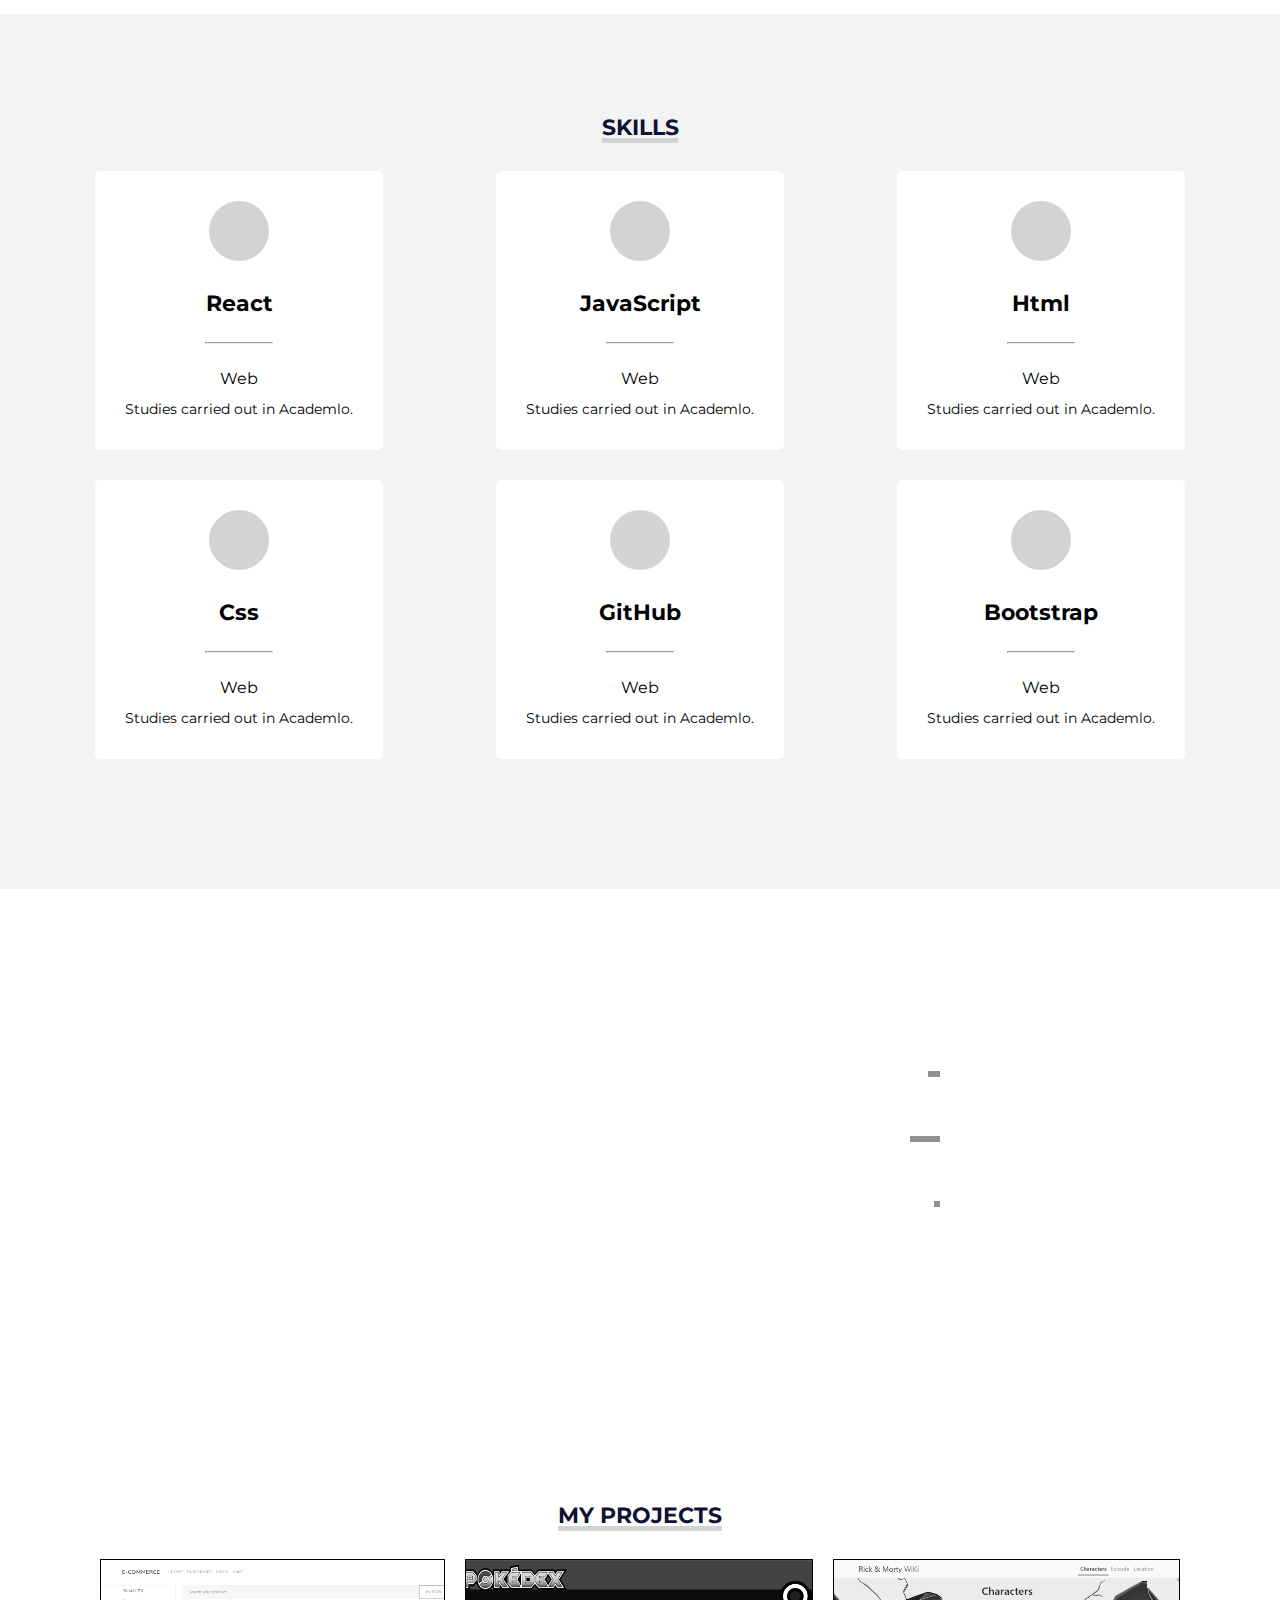
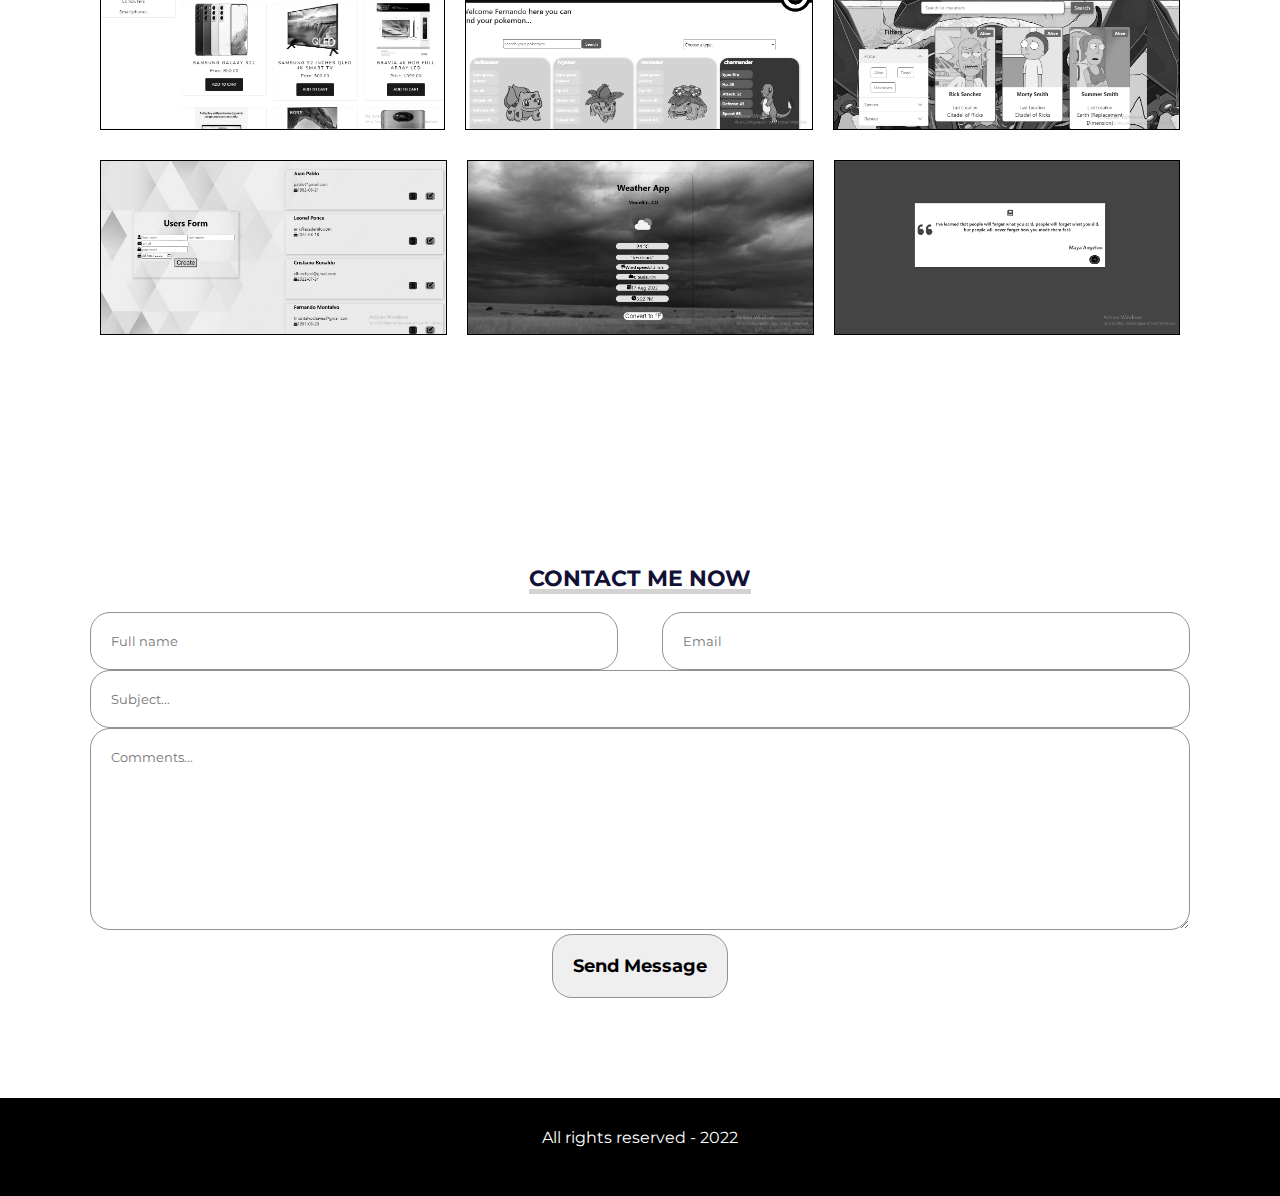
==== commit 0798e2e7: "photo" ====
--- a/index.html
+++ b/index.html
@@ -47,7 +47,7 @@
     <!-- sobre mi -->
     <section id="sobremi">
         <div class="img-container">
-            <img src="img/Fer.jpeg" alt="">
+            <img src="img/port2.jpg" alt="">
         </div>
         <div class="sobremi">
             <p  class="title-section">About Me</p>
@@ -63,7 +63,7 @@
                 in my projects easily.
                 </p>
             <p>You can download my CV below.</p>
-            <a download="English-CV" href="./CV/Currículum Profesional Formas geométricas Minimalista Blanco y negro.pdf">Download my CV</a>
+            <a download="FernandoMontalvo-FrontEnd-CV" href="./CV/Currículum Profesional Formas geométricas Minimalista Blanco y negro (1).pdf">Download my CV</a>
         </div>
     </section>
     <!-- habilidades -->
